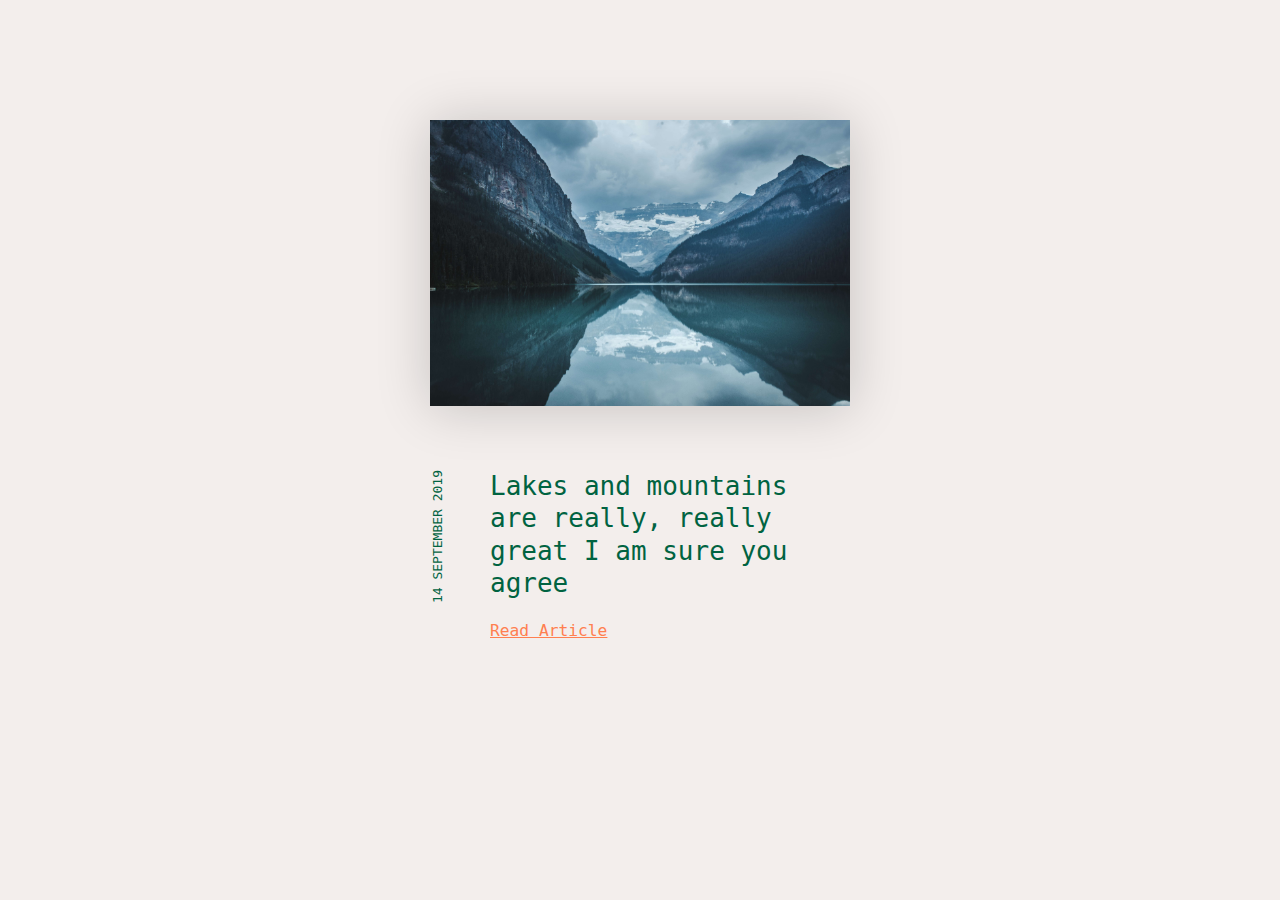
==== flex-card-writing-mode/index.html @ 95032c3d "Add felx cars" ====
<!doctype html>
<html>
<head>
  <meta charset="utf-8">
  <meta name="viewport" content="width=device-width, initial-scale=1">
  <title>Flexbox card</title>
  <link rel="stylesheet" href="style.css">
</head>
<body>
  <div class="container">
    <div class="news-item-container">
      <div class="image">
        <a href="#">
          <img class="shadow" src="../img/lake.jpg" alt="">
        </a>
      </div>
      <div class="content">
        <p class="date">
            14 September 2019 
        </p>
        <div class="title-link">
          <h2>
            Lakes and mountains are really, really great I am sure you agree
          </h2>
          <a href="#">Read Article</a>
        </div>
      </div>
    </div>
  </div>
</body>
</html>
---- flex-card-writing-mode/style.css ----
*, *::before, *::after {
  box-sizing: inherit;
}

html {
  background-color: #f3eeec;
  box-sizing: border-box;
  height: 100%;
  max-height: 100%;
  -webkit-tap-highlight-color: transparent;
}

body {
  color:  #006341;
  font-family: monospace;
  font-size: 100%;
  margin: 0;
}

a {
  color: coral;
  font-size: 1.25em;
}

img {
  box-shadow: 0 2px 50px rgba(0, 0, 0, .19);
  height: auto;
  max-width: 100%;
  transition: .3s all ease-in-out;
}

img:hover {
  box-shadow: 0 2px 50px rgba(0, 0, 0, .5);
}

.container {
  margin: 40px auto;
  max-width: 500px;
}

.news-item-container {
  padding: 80px 40px;
}

.news-item-container img {
  object-fit: contain;
}

.content {
  align-items: flex-start;
  display: flex;
  justify-content: space-between;
  position: relative;
  margin-top: 60px;
}

h2 {
  font-size: 2em;
  line-height: 1.25;
  margin-top: 0;
  font-weight: 400;
}

.title-link {
  padding-left: 2rem;
}

.date {
  margin-block-start: 0;
  text-transform: uppercase;
  writing-mode: sideways-lr; 
}
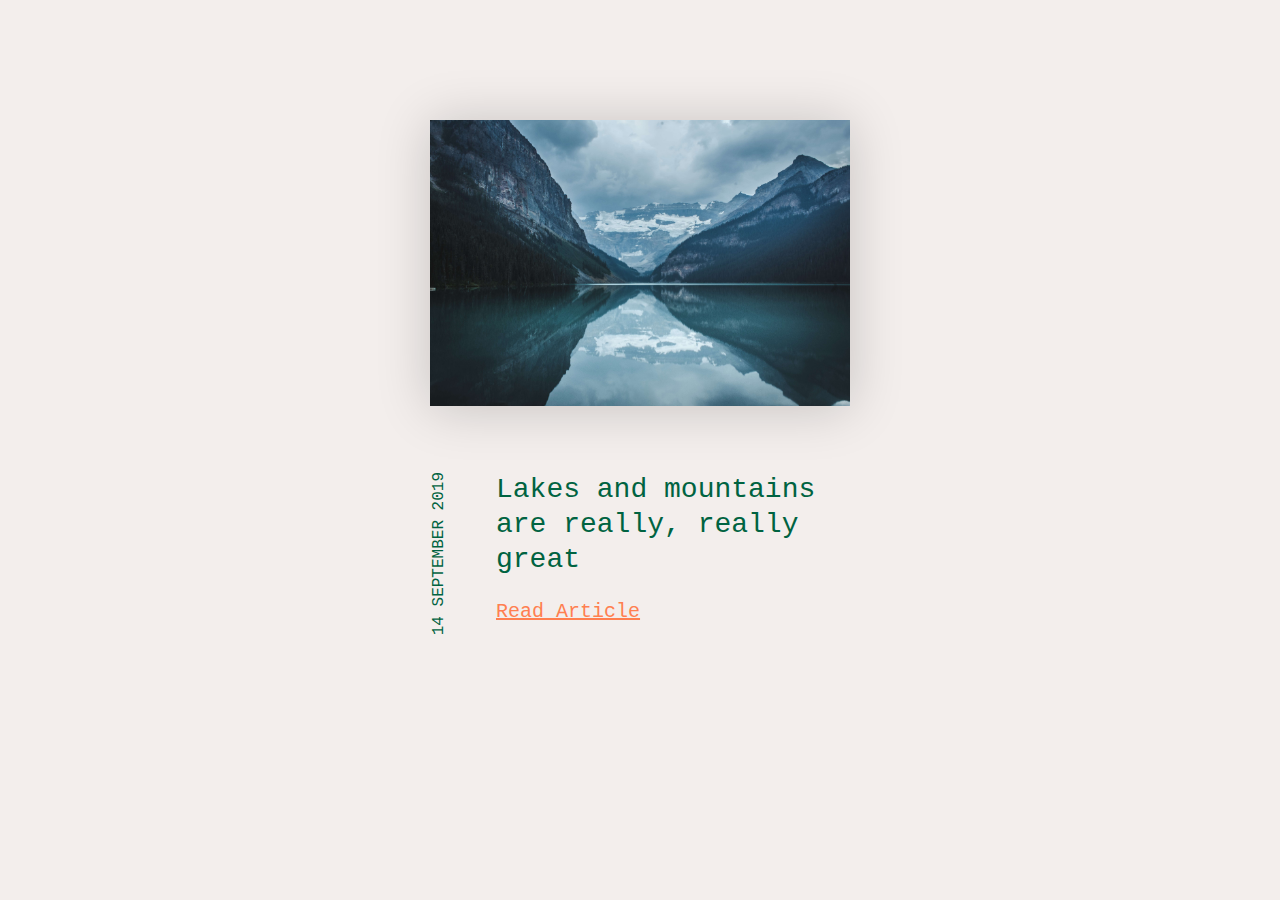
==== commit 84043e4a: "Flex header" ====
--- a/flex-card-writing-mode/index.html
+++ b/flex-card-writing-mode/index.html
@@ -20,7 +20,7 @@
         </p>
         <div class="title-link">
           <h2>
-            Lakes and mountains are really, really great I am sure you agree
+            Lakes and mountains are really, really great
           </h2>
           <a href="#">Read Article</a>
         </div>
--- a/flex-card-writing-mode/style.css
+++ b/flex-card-writing-mode/style.css
@@ -12,7 +12,7 @@
 
 body {
   color:  #006341;
-  font-family: monospace;
+  font-family: "Courier New", monospace;
   font-size: 100%;
   margin: 0;
 }
@@ -55,7 +55,7 @@
 }
 
 h2 {
-  font-size: 2em;
+  font-size: 1.75em;
   line-height: 1.25;
   margin-top: 0;
   font-weight: 400;
